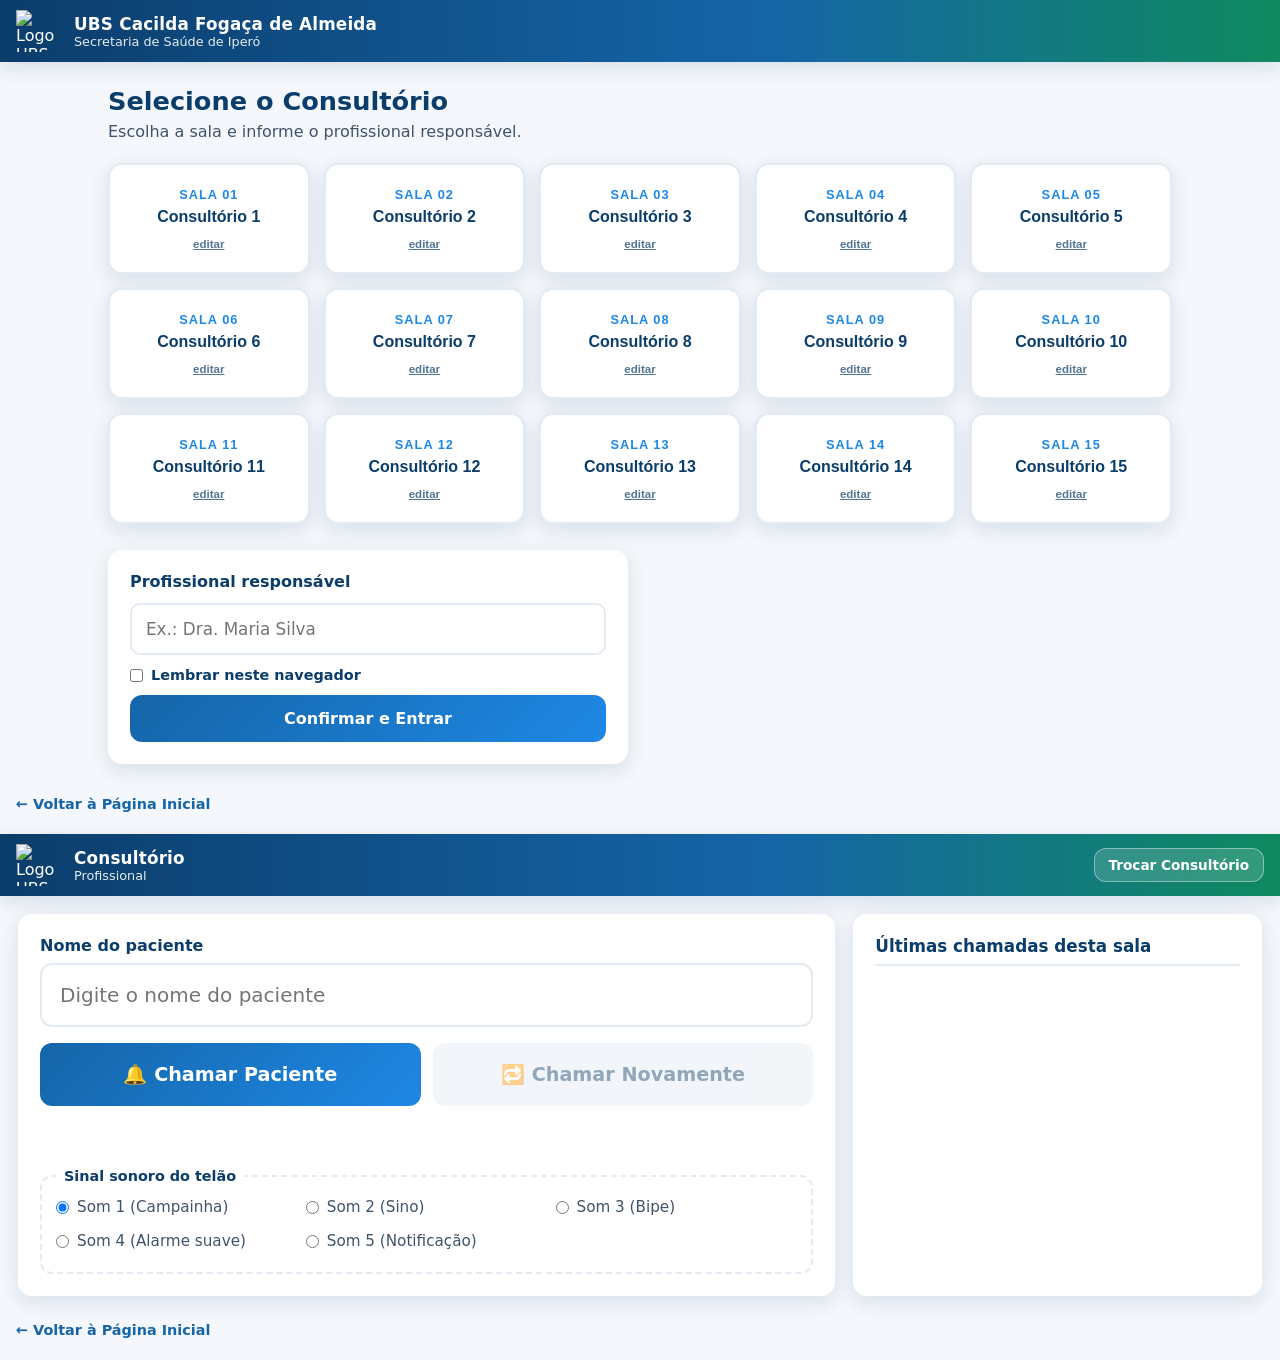
==== consultorio.html @ 6a3539ee "Add files via upload" ====
<!DOCTYPE html>
<html lang="pt-BR">
<head>
<meta charset="UTF-8" />
<meta name="viewport" content="width=device-width, initial-scale=1.0" />
<title>Consultório – Painel de Chamada</title>
<link rel="stylesheet" href="css/style.css" />
<link rel="stylesheet" href="css/consultorio.css" />
<link rel="icon" href="assets/logo.svg" type="image/svg+xml" />
</head>
<body class="consultorio-body">

  <!-- ============ TELA 1: SELEÇÃO DE CONSULTÓRIO ============ -->
  <section id="tela-selecao" class="tela">
    <header class="topbar small">
      <img src="assets/logo.svg" alt="Logo UBS" class="logo-sm" />
      <div class="topbar-titles">
        <h1>UBS Cacilda Fogaça de Almeida</h1>
        <h2>Secretaria de Saúde de Iperó</h2>
      </div>
    </header>

    <main class="selecao-main">
      <h2>Selecione o Consultório</h2>
      <p class="hint">Escolha a sala e informe o profissional responsável.</p>

      <div id="grid-salas" class="grid-salas"><!-- gerado por JS --></div>

      <form id="form-profissional" class="form-profissional" hidden>
        <label for="input-profissional">Profissional responsável</label>
        <input id="input-profissional" type="text" autocomplete="off"
               placeholder="Ex.: Dra. Maria Silva" required />

        <label class="checkbox">
          <input type="checkbox" id="chk-lembrar" />
          Lembrar neste navegador
        </label>

        <button type="submit" class="btn-primary">Confirmar e Entrar</button>
      </form>
    </main>

    <a href="index.html" class="link-voltar">← Voltar à Página Inicial</a>
  </section>

  <!-- ============ TELA 2: PAINEL DE CHAMADA ============ -->
  <section id="tela-chamada" class="tela" hidden>
    <header class="topbar small">
      <img src="assets/logo.svg" alt="Logo UBS" class="logo-sm" />
      <div class="topbar-titles">
        <h1 id="cab-sala">Consultório</h1>
        <h2 id="cab-profissional">Profissional</h2>
      </div>
      <button id="btn-trocar" type="button" class="btn-ghost">Trocar Consultório</button>
    </header>

    <main class="chamada-main">
      <div class="card-chamada">
        <label for="input-paciente">Nome do paciente</label>
        <input id="input-paciente" type="text" autocomplete="off"
               placeholder="Digite o nome do paciente" />

        <div class="botoes-chamada">
          <button id="btn-chamar" type="button" class="btn-primary big">🔔 Chamar Paciente</button>
          <button id="btn-repetir" type="button" class="btn-secondary big" disabled>🔁 Chamar Novamente</button>
        </div>

        <div id="status-envio" class="status" aria-live="polite"></div>

        <fieldset class="sons">
          <legend>Sinal sonoro do telão</legend>
          <label><input type="radio" name="som" value="1" checked /> Som 1 (Campainha)</label>
          <label><input type="radio" name="som" value="2" /> Som 2 (Sino)</label>
          <label><input type="radio" name="som" value="3" /> Som 3 (Bipe)</label>
          <label><input type="radio" name="som" value="4" /> Som 4 (Alarme suave)</label>
          <label><input type="radio" name="som" value="5" /> Som 5 (Notificação)</label>
        </fieldset>
      </div>

      <aside class="card-historico">
        <h3>Últimas chamadas desta sala</h3>
        <ul id="lista-historico"></ul>
      </aside>
    </main>

    <a href="index.html" class="link-voltar">← Voltar à Página Inicial</a>
  </section>

  <!-- Modal "Chamada em andamento" — controlado via classe .aberto -->
  <div id="modal-bloqueio" class="modal">
    <div class="modal-box">
      <h3>Aguarde…</h3>
      <p id="modal-texto">Uma chamada está em andamento.</p>
    </div>
  </div>

  <script src="js/firebase-config.js"></script>
  <script src="js/sync.js"></script>
  <script src="js/consultorio.js"></script>
</body>
</html>
---- css/style.css ----
:root{
  --azul-900:#0b3d6b;
  --azul-700:#1565a8;
  --azul-500:#1e88e5;
  --verde-700:#0f8a5f;
  --verde-500:#19b37f;
  --cinza-100:#f4f7fb;
  --cinza-200:#e3eaf2;
  --cinza-700:#40536b;
  --branco:#ffffff;
  --sombra:0 6px 20px rgba(11,61,107,.12);
  --radius:14px;
  --font: 'Inter','Roboto',system-ui,-apple-system,Segoe UI,Arial,sans-serif;
}

*{box-sizing:border-box;margin:0;padding:0}
html,body{height:100%}
body{
  font-family:var(--font);
  color:var(--cinza-700);
  background:var(--cinza-100);
  -webkit-font-smoothing:antialiased;
}

/* ---------- Topbar ---------- */
.topbar{
  display:flex;align-items:center;gap:16px;
  padding:14px 22px;
  background:linear-gradient(90deg,var(--azul-900),var(--azul-700) 60%,var(--verde-700));
  color:#fff;
  box-shadow:var(--sombra);
}
.topbar.small{padding:10px 16px}
.logo{width:56px;height:56px}
.logo-sm{width:42px;height:42px}
.topbar-titles h1{font-size:1.05rem;font-weight:700;letter-spacing:.2px}
.topbar-titles h2{font-size:.8rem;font-weight:400;opacity:.9}

/* ---------- Home ---------- */
.home-main{
  flex:1;
  display:flex;flex-direction:column;align-items:center;justify-content:center;
  padding:40px 20px;gap:36px;
  min-height:calc(100vh - 140px);
}
.welcome{
  font-size:clamp(1.6rem,3.6vw,2.6rem);
  color:var(--azul-900);
  text-align:center;
  font-weight:800;
}
.home-buttons{
  display:flex;gap:24px;flex-wrap:wrap;justify-content:center;
  width:100%;max-width:900px;
}
.big-btn{
  flex:1 1 280px;
  display:flex;flex-direction:column;align-items:center;justify-content:center;
  gap:14px;
  padding:38px 24px;
  border-radius:20px;
  text-decoration:none;color:#fff;font-weight:700;font-size:1.25rem;
  box-shadow:var(--sombra);
  transition:transform .15s ease, filter .15s ease;
  min-height:220px;
}
.big-btn .icon{font-size:3rem}
.btn-consultorio{background:linear-gradient(135deg,var(--azul-700),var(--azul-500))}
.btn-telao{background:linear-gradient(135deg,var(--verde-700),var(--verde-500))}
.big-btn:hover{transform:translateY(-3px);filter:brightness(1.05)}

.footer{
  text-align:center;padding:14px;font-size:.85rem;color:var(--cinza-700);
  background:#fff;border-top:1px solid var(--cinza-200);
}

/* ---------- Botões ---------- */
.btn-primary,.btn-secondary,.btn-ghost{
  font-family:var(--font);font-weight:700;border-radius:12px;border:0;
  cursor:pointer;transition:filter .15s,transform .1s;
}
.btn-primary{
  background:linear-gradient(135deg,var(--azul-700),var(--azul-500));
  color:#fff;padding:14px 22px;font-size:1rem;
}
.btn-secondary{
  background:var(--cinza-200);color:var(--azul-900);padding:14px 22px;font-size:1rem;
}
.btn-ghost{
  background:rgba(255,255,255,.15);color:#fff;padding:8px 14px;font-size:.85rem;
  border:1px solid rgba(255,255,255,.4);margin-left:auto;
}
.btn-primary:hover,.btn-secondary:hover{filter:brightness(1.05)}
.btn-primary.big,.btn-secondary.big{padding:20px 26px;font-size:1.2rem;flex:1}
button:disabled{opacity:.45;cursor:not-allowed}

.link-voltar{
  display:inline-block;margin:8px 16px 22px;color:var(--azul-700);
  text-decoration:none;font-weight:600;font-size:.9rem;
}
.link-voltar:hover{text-decoration:underline}
---- css/consultorio.css ----
.consultorio-body{display:flex;flex-direction:column;min-height:100vh}
.tela{display:flex;flex-direction:column;flex:1}

/* ---------- Seleção ---------- */
.selecao-main{
  flex:1;padding:24px 18px;max-width:1100px;width:100%;margin:0 auto;
}
.selecao-main h2{
  font-size:1.6rem;color:var(--azul-900);margin-bottom:6px;
}
.hint{color:var(--cinza-700);margin-bottom:22px}

.grid-salas{
  display:grid;
  grid-template-columns:repeat(auto-fill,minmax(190px,1fr));
  gap:14px;
  margin-bottom:26px;
}
.btn-sala{
  padding:22px 16px;border-radius:14px;border:2px solid var(--cinza-200);
  background:#fff;color:var(--azul-900);font-weight:700;font-size:1.05rem;
  cursor:pointer;box-shadow:var(--sombra);transition:all .15s;
  min-height:88px;
  display:flex;flex-direction:column;align-items:center;justify-content:center;gap:6px;
  text-align:center;
}
.btn-sala .num{
  font-size:.8rem;color:var(--azul-500);font-weight:600;letter-spacing:1px;
}
.btn-sala .nome{font-size:1rem;word-break:break-word}
.btn-sala:hover{border-color:var(--azul-500)}
.btn-sala.ativo{
  background:linear-gradient(135deg,var(--azul-700),var(--azul-500));
  color:#fff;border-color:transparent;
}
.btn-sala.ativo .num{color:#d5ecff}
.btn-sala .edit{
  position:relative;margin-top:6px;font-size:.72rem;opacity:.7;text-decoration:underline;
}

.form-profissional{
  background:#fff;padding:22px;border-radius:var(--radius);
  box-shadow:var(--sombra);max-width:520px;
  display:flex;flex-direction:column;gap:12px;
}
.form-profissional label{font-weight:600;color:var(--azul-900)}
.form-profissional input[type=text]{
  padding:14px;border-radius:10px;border:2px solid var(--cinza-200);
  font-size:1.05rem;font-family:var(--font);
}
.form-profissional input[type=text]:focus{
  outline:none;border-color:var(--azul-500);
}
.checkbox{display:flex;align-items:center;gap:8px;font-size:.9rem;font-weight:500}

/* ---------- Chamada ---------- */
.chamada-main{
  flex:1;display:grid;
  grid-template-columns:2fr 1fr;
  gap:18px;padding:18px;max-width:1300px;width:100%;margin:0 auto;
}
@media (max-width:860px){
  .chamada-main{grid-template-columns:1fr}
}

.card-chamada,.card-historico{
  background:#fff;border-radius:var(--radius);box-shadow:var(--sombra);
  padding:22px;
}
.card-chamada label{
  display:block;font-weight:700;color:var(--azul-900);
  margin-bottom:8px;font-size:1rem;
}
#input-paciente{
  width:100%;padding:18px;border-radius:12px;border:2px solid var(--cinza-200);
  font-size:1.25rem;font-family:var(--font);
}
#input-paciente:focus{outline:none;border-color:var(--azul-500)}

.botoes-chamada{
  display:flex;gap:12px;margin-top:16px;flex-wrap:wrap;
}

.status{
  margin-top:14px;min-height:26px;font-weight:600;font-size:.95rem;
  color:var(--verde-700);
}
.status.erro{color:#c0392b}

.sons{
  margin-top:22px;padding:14px;border:2px dashed var(--cinza-200);
  border-radius:12px;display:grid;grid-template-columns:repeat(auto-fit,minmax(180px,1fr));
  gap:8px;
}
.sons legend{
  padding:0 8px;font-weight:700;color:var(--azul-900);font-size:.9rem;
}
.sons label{
  display:flex;align-items:center;gap:8px;font-weight:500;font-size:.95rem;
  color:var(--cinza-700);
}

.card-historico h3{
  font-size:1.05rem;color:var(--azul-900);margin-bottom:12px;
  border-bottom:2px solid var(--cinza-200);padding-bottom:8px;
}
#lista-historico{list-style:none;display:flex;flex-direction:column;gap:8px}
#lista-historico li{
  padding:10px 12px;border-radius:10px;background:var(--cinza-100);
  font-size:.92rem;display:flex;justify-content:space-between;gap:8px;
}
#lista-historico li .hora{color:var(--azul-700);font-weight:600;font-size:.8rem}

/* ---------- Modal ---------- */
.modal{
  position:fixed;inset:0;background:rgba(11,61,107,.55);
  display:none;                     /* <-- escondido por padrão (CORRIGIDO) */
  align-items:center;justify-content:center;z-index:99;
  padding:20px;
}
.modal.aberto{                      /* <-- só mostra quando tiver .aberto */
  display:flex;
}
.modal-box{
  background:#fff;padding:28px 32px;border-radius:16px;
  box-shadow:0 20px 60px rgba(0,0,0,.3);text-align:center;max-width:400px;
}
.modal-box h3{color:var(--azul-900);margin-bottom:8px}

/* ---------- Edição de sala (inline modal) ---------- */
.edit-modal{
  position:fixed;inset:0;background:rgba(11,61,107,.55);
  display:none;                     /* <-- escondido por padrão (CORRIGIDO) */
  align-items:center;justify-content:center;z-index:100;padding:20px;
}
.edit-modal.aberto{
  display:flex;
}
.edit-modal .box{
  background:#fff;border-radius:16px;padding:24px;max-width:420px;width:100%;
  display:flex;flex-direction:column;gap:12px;box-shadow:0 20px 60px rgba(0,0,0,.3);
}
.edit-modal h3{color:var(--azul-900);font-size:1.1rem}
.edit-modal label{font-weight:600;font-size:.9rem;color:var(--azul-900)}
.edit-modal input{
  padding:12px;border-radius:10px;border:2px solid var(--cinza-200);font-size:1rem;
  font-family:var(--font);
}
.edit-modal input:focus{outline:none;border-color:var(--azul-500)}
.edit-modal .row{display:flex;gap:10px;justify-content:flex-end;margin-top:6px}
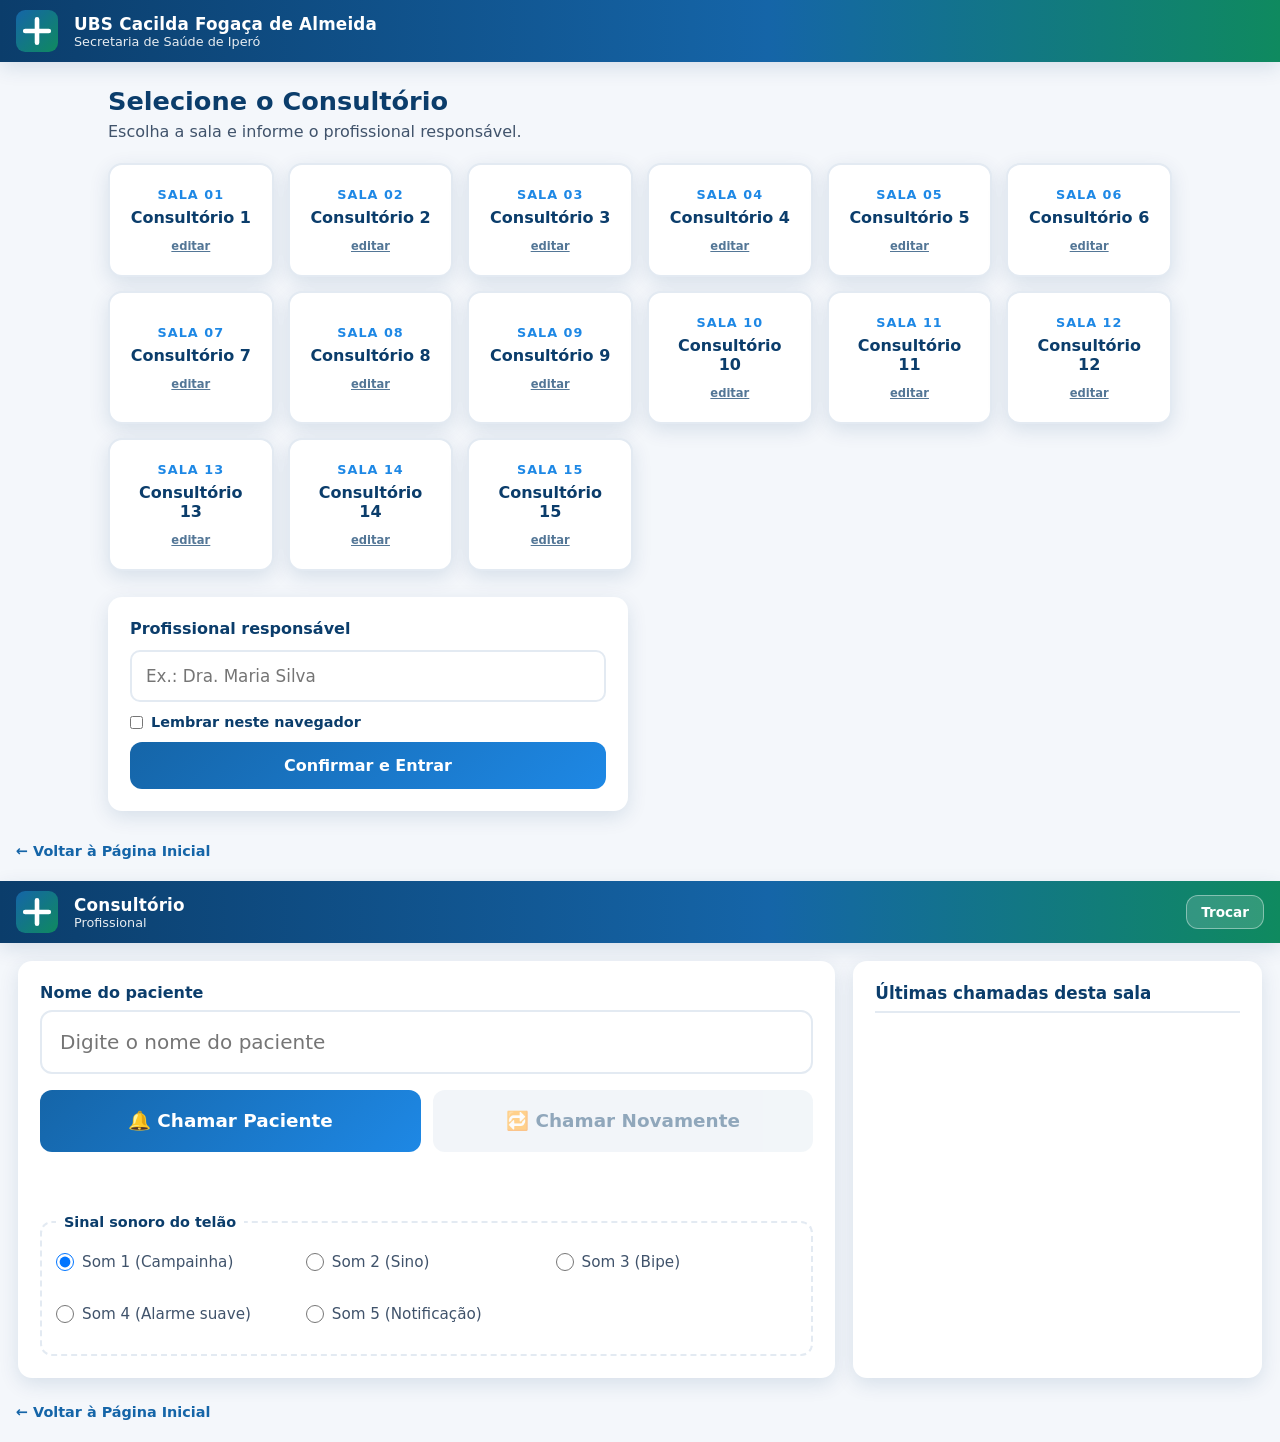
==== commit 9a660d33: "Add files via upload" ====
--- a/consultorio.html
+++ b/consultorio.html
@@ -2,7 +2,10 @@
 <html lang="pt-BR">
 <head>
 <meta charset="UTF-8" />
-<meta name="viewport" content="width=device-width, initial-scale=1.0" />
+<meta name="viewport" content="width=device-width, initial-scale=1.0, viewport-fit=cover" />
+<meta name="theme-color" content="#0b3d6b" />
+<meta name="apple-mobile-web-app-capable" content="yes" />
+<meta name="mobile-web-app-capable" content="yes" />
 <title>Consultório – Painel de Chamada</title>
 <link rel="stylesheet" href="css/style.css" />
 <link rel="stylesheet" href="css/consultorio.css" />
@@ -51,7 +54,7 @@
         <h1 id="cab-sala">Consultório</h1>
         <h2 id="cab-profissional">Profissional</h2>
       </div>
-      <button id="btn-trocar" type="button" class="btn-ghost">Trocar Consultório</button>
+      <button id="btn-trocar" type="button" class="btn-ghost">Trocar</button>
     </header>
 
     <main class="chamada-main">
@@ -86,7 +89,7 @@
     <a href="index.html" class="link-voltar">← Voltar à Página Inicial</a>
   </section>
 
-  <!-- Modal "Chamada em andamento" — controlado via classe .aberto -->
+  <!-- Modal "Chamada em andamento" -->
   <div id="modal-bloqueio" class="modal">
     <div class="modal-box">
       <h3>Aguarde…</h3>
--- a/css/style.css
+++ b/css/style.css
@@ -11,43 +11,63 @@
   --sombra:0 6px 20px rgba(11,61,107,.12);
   --radius:14px;
   --font: 'Inter','Roboto',system-ui,-apple-system,Segoe UI,Arial,sans-serif;
+  --safe-top: env(safe-area-inset-top, 0px);
+  --safe-bottom: env(safe-area-inset-bottom, 0px);
 }
 
 *{box-sizing:border-box;margin:0;padding:0}
 html,body{height:100%}
+html{-webkit-text-size-adjust:100%}
 body{
   font-family:var(--font);
   color:var(--cinza-700);
   background:var(--cinza-100);
   -webkit-font-smoothing:antialiased;
+  min-height:100dvh;
+  overscroll-behavior:none;
+}
+
+/* Evita zoom automático em inputs no iOS (fonte >= 16px) */
+input, select, textarea, button{
+  font-size:16px;
+  font-family:var(--font);
 }
 
 /* ---------- Topbar ---------- */
 .topbar{
   display:flex;align-items:center;gap:16px;
-  padding:14px 22px;
+  padding:calc(14px + var(--safe-top)) 22px 14px;
   background:linear-gradient(90deg,var(--azul-900),var(--azul-700) 60%,var(--verde-700));
   color:#fff;
   box-shadow:var(--sombra);
+  flex-wrap:nowrap;
 }
-.topbar.small{padding:10px 16px}
-.logo{width:56px;height:56px}
-.logo-sm{width:42px;height:42px}
-.topbar-titles h1{font-size:1.05rem;font-weight:700;letter-spacing:.2px}
-.topbar-titles h2{font-size:.8rem;font-weight:400;opacity:.9}
+.topbar.small{padding:calc(10px + var(--safe-top)) 16px 10px}
+.logo{width:56px;height:56px;flex-shrink:0}
+.logo-sm{width:42px;height:42px;flex-shrink:0}
+.topbar-titles{min-width:0;flex:1}
+.topbar-titles h1{
+  font-size:1.05rem;font-weight:700;letter-spacing:.2px;
+  overflow:hidden;text-overflow:ellipsis;white-space:nowrap;
+}
+.topbar-titles h2{
+  font-size:.8rem;font-weight:400;opacity:.9;
+  overflow:hidden;text-overflow:ellipsis;white-space:nowrap;
+}
 
 /* ---------- Home ---------- */
 .home-main{
   flex:1;
   display:flex;flex-direction:column;align-items:center;justify-content:center;
   padding:40px 20px;gap:36px;
-  min-height:calc(100vh - 140px);
+  min-height:calc(100dvh - 140px);
 }
 .welcome{
-  font-size:clamp(1.6rem,3.6vw,2.6rem);
+  font-size:clamp(1.4rem,5vw,2.6rem);
   color:var(--azul-900);
   text-align:center;
   font-weight:800;
+  padding:0 10px;
 }
 .home-buttons{
   display:flex;gap:24px;flex-wrap:wrap;justify-content:center;
@@ -57,20 +77,26 @@
   flex:1 1 280px;
   display:flex;flex-direction:column;align-items:center;justify-content:center;
   gap:14px;
-  padding:38px 24px;
+  padding:clamp(24px,5vw,38px) clamp(16px,4vw,24px);
   border-radius:20px;
-  text-decoration:none;color:#fff;font-weight:700;font-size:1.25rem;
+  text-decoration:none;color:#fff;font-weight:700;
+  font-size:clamp(1rem,3.5vw,1.25rem);
   box-shadow:var(--sombra);
   transition:transform .15s ease, filter .15s ease;
-  min-height:220px;
+  min-height:clamp(160px,30vw,220px);
+  -webkit-tap-highlight-color:transparent;
+  touch-action:manipulation;
 }
-.big-btn .icon{font-size:3rem}
+.big-btn .icon{font-size:clamp(2.2rem,7vw,3rem)}
 .btn-consultorio{background:linear-gradient(135deg,var(--azul-700),var(--azul-500))}
 .btn-telao{background:linear-gradient(135deg,var(--verde-700),var(--verde-500))}
 .big-btn:hover{transform:translateY(-3px);filter:brightness(1.05)}
+.big-btn:active{transform:scale(.97)}
 
 .footer{
-  text-align:center;padding:14px;font-size:.85rem;color:var(--cinza-700);
+  text-align:center;
+  padding:14px 14px calc(14px + var(--safe-bottom));
+  font-size:.85rem;color:var(--cinza-700);
   background:#fff;border-top:1px solid var(--cinza-200);
 }
 
@@ -78,6 +104,9 @@
 .btn-primary,.btn-secondary,.btn-ghost{
   font-family:var(--font);font-weight:700;border-radius:12px;border:0;
   cursor:pointer;transition:filter .15s,transform .1s;
+  -webkit-tap-highlight-color:transparent;
+  touch-action:manipulation;
+  min-height:44px; /* toque mínimo recomendado */
 }
 .btn-primary{
   background:linear-gradient(135deg,var(--azul-700),var(--azul-500));
@@ -89,13 +118,35 @@
 .btn-ghost{
   background:rgba(255,255,255,.15);color:#fff;padding:8px 14px;font-size:.85rem;
   border:1px solid rgba(255,255,255,.4);margin-left:auto;
+  min-height:auto;
 }
 .btn-primary:hover,.btn-secondary:hover{filter:brightness(1.05)}
-.btn-primary.big,.btn-secondary.big{padding:20px 26px;font-size:1.2rem;flex:1}
+.btn-primary.big,.btn-secondary.big{padding:20px 26px;font-size:1.15rem;flex:1}
 button:disabled{opacity:.45;cursor:not-allowed}
 
 .link-voltar{
-  display:inline-block;margin:8px 16px 22px;color:var(--azul-700);
+  display:inline-block;margin:8px 16px calc(22px + var(--safe-bottom));
+  color:var(--azul-700);
   text-decoration:none;font-weight:600;font-size:.9rem;
 }
-.link-voltar:hover{text-decoration:underline}+.link-voltar:hover{text-decoration:underline}
+
+/* ---------- Responsivo ---------- */
+@media (max-width:600px){
+  .topbar{padding:calc(10px + var(--safe-top)) 12px 10px;gap:10px}
+  .logo{width:44px;height:44px}
+  .logo-sm{width:36px;height:36px}
+  .topbar-titles h1{font-size:.9rem}
+  .topbar-titles h2{font-size:.72rem}
+  .big-btn{flex:1 1 100%}
+  .home-buttons{flex-direction:column;gap:16px}
+}
+
+/* Modo paisagem em celulares baixos: reduz topbar */
+@media (max-height:480px) and (orientation:landscape){
+  .topbar{padding:6px 12px}
+  .logo{width:36px;height:36px}
+  .logo-sm{width:30px;height:30px}
+  .topbar-titles h1{font-size:.85rem}
+  .topbar-titles h2{font-size:.7rem}
+}
--- a/css/consultorio.css
+++ b/css/consultorio.css
@@ -1,4 +1,4 @@
-.consultorio-body{display:flex;flex-direction:column;min-height:100vh}
+.consultorio-body{display:flex;flex-direction:column;min-height:100dvh}
 .tela{display:flex;flex-direction:column;flex:1}
 
 /* ---------- Seleção ---------- */
@@ -6,16 +6,24 @@
   flex:1;padding:24px 18px;max-width:1100px;width:100%;margin:0 auto;
 }
 .selecao-main h2{
-  font-size:1.6rem;color:var(--azul-900);margin-bottom:6px;
+  font-size:clamp(1.3rem,4vw,1.6rem);
+  color:var(--azul-900);margin-bottom:6px;
 }
 .hint{color:var(--cinza-700);margin-bottom:22px}
 
 .grid-salas{
   display:grid;
-  grid-template-columns:repeat(auto-fill,minmax(190px,1fr));
+  grid-template-columns:repeat(auto-fill,minmax(160px,1fr));
   gap:14px;
   margin-bottom:26px;
 }
+@media (max-width:480px){
+  .grid-salas{
+    grid-template-columns:repeat(auto-fill,minmax(140px,1fr));
+    gap:10px;
+  }
+}
+
 .btn-sala{
   padding:22px 16px;border-radius:14px;border:2px solid var(--cinza-200);
   background:#fff;color:var(--azul-900);font-weight:700;font-size:1.05rem;
@@ -23,6 +31,8 @@
   min-height:88px;
   display:flex;flex-direction:column;align-items:center;justify-content:center;gap:6px;
   text-align:center;
+  -webkit-tap-highlight-color:transparent;
+  touch-action:manipulation;
 }
 .btn-sala .num{
   font-size:.8rem;color:var(--azul-500);font-weight:600;letter-spacing:1px;
@@ -59,14 +69,21 @@
   grid-template-columns:2fr 1fr;
   gap:18px;padding:18px;max-width:1300px;width:100%;margin:0 auto;
 }
-@media (max-width:860px){
-  .chamada-main{grid-template-columns:1fr}
+@media (max-width:900px){
+  .chamada-main{
+    grid-template-columns:1fr;
+    gap:14px;padding:14px;
+  }
 }
 
 .card-chamada,.card-historico{
   background:#fff;border-radius:var(--radius);box-shadow:var(--sombra);
   padding:22px;
 }
+@media (max-width:480px){
+  .card-chamada,.card-historico{padding:16px}
+}
+
 .card-chamada label{
   display:block;font-weight:700;color:var(--azul-900);
   margin-bottom:8px;font-size:1rem;
@@ -80,6 +97,10 @@
 .botoes-chamada{
   display:flex;gap:12px;margin-top:16px;flex-wrap:wrap;
 }
+@media (max-width:600px){
+  .botoes-chamada{flex-direction:column}
+  .btn-primary.big,.btn-secondary.big{width:100%;flex:none}
+}
 
 .status{
   margin-top:14px;min-height:26px;font-weight:600;font-size:.95rem;
@@ -89,7 +110,9 @@
 
 .sons{
   margin-top:22px;padding:14px;border:2px dashed var(--cinza-200);
-  border-radius:12px;display:grid;grid-template-columns:repeat(auto-fit,minmax(180px,1fr));
+  border-radius:12px;
+  display:grid;
+  grid-template-columns:repeat(auto-fit,minmax(180px,1fr));
   gap:8px;
 }
 .sons legend{
@@ -98,6 +121,10 @@
 .sons label{
   display:flex;align-items:center;gap:8px;font-weight:500;font-size:.95rem;
   color:var(--cinza-700);
+  min-height:36px;
+}
+.sons input[type=radio]{
+  width:18px;height:18px;
 }
 
 .card-historico h3{
@@ -114,28 +141,25 @@
 /* ---------- Modal ---------- */
 .modal{
   position:fixed;inset:0;background:rgba(11,61,107,.55);
-  display:none;                     /* <-- escondido por padrão (CORRIGIDO) */
+  display:none;
   align-items:center;justify-content:center;z-index:99;
   padding:20px;
 }
-.modal.aberto{                      /* <-- só mostra quando tiver .aberto */
-  display:flex;
-}
+.modal.aberto{display:flex}
 .modal-box{
   background:#fff;padding:28px 32px;border-radius:16px;
   box-shadow:0 20px 60px rgba(0,0,0,.3);text-align:center;max-width:400px;
+  width:100%;
 }
 .modal-box h3{color:var(--azul-900);margin-bottom:8px}
 
-/* ---------- Edição de sala (inline modal) ---------- */
+/* ---------- Edição de sala ---------- */
 .edit-modal{
   position:fixed;inset:0;background:rgba(11,61,107,.55);
-  display:none;                     /* <-- escondido por padrão (CORRIGIDO) */
+  display:none;
   align-items:center;justify-content:center;z-index:100;padding:20px;
 }
-.edit-modal.aberto{
-  display:flex;
-}
+.edit-modal.aberto{display:flex}
 .edit-modal .box{
   background:#fff;border-radius:16px;padding:24px;max-width:420px;width:100%;
   display:flex;flex-direction:column;gap:12px;box-shadow:0 20px 60px rgba(0,0,0,.3);
